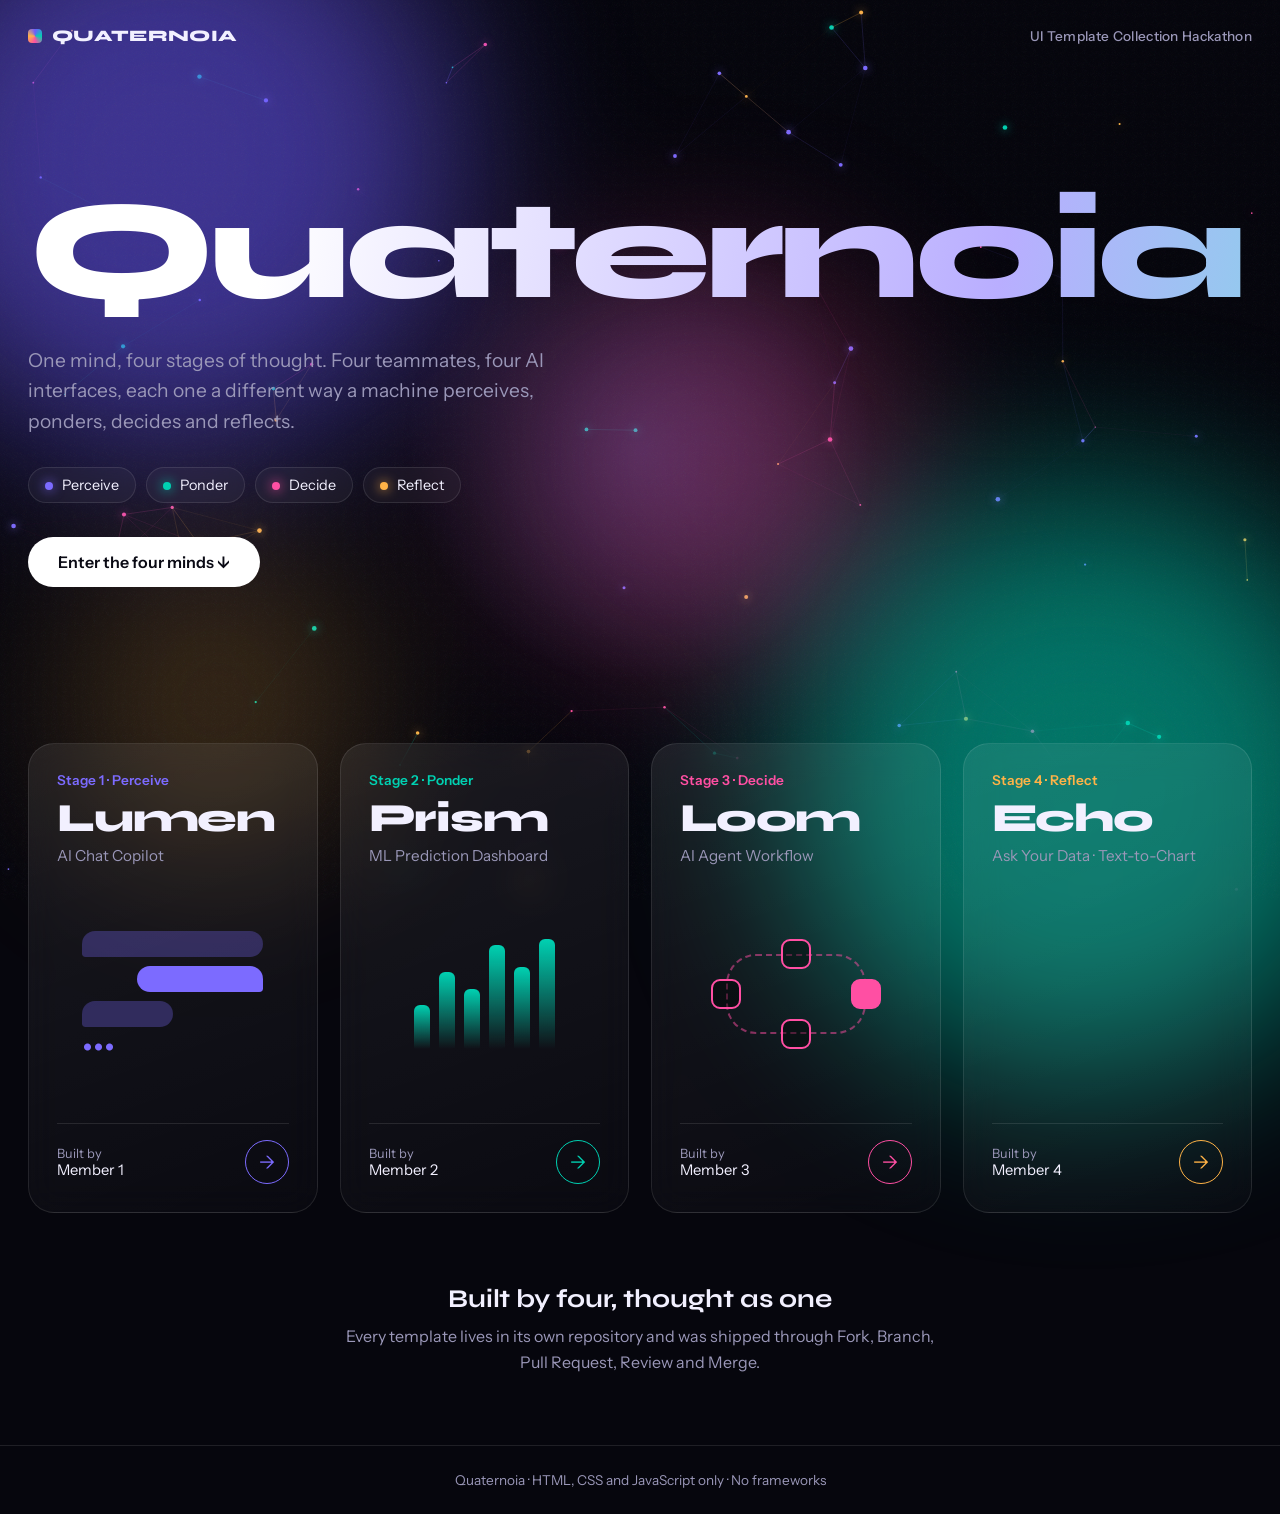
==== index.html @ cab1c22e "Add hub homepage" ====
<!doctype html>
<html lang="en">
  <head>
    <meta charset="UTF-8" />
    <meta name="viewport" content="width=device-width, initial-scale=1" />
    <title>Quaternoia — Four Stages of Machine Thought</title>
    <link rel="preconnect" href="https://fonts.googleapis.com" />
    <link
      href="https://fonts.googleapis.com/css2?family=Syne:wght@600;800&family=Instrument+Sans:wght@400;500;600&display=swap"
      rel="stylesheet"
    />
    <style>
      :root {
        --bg: #06060d;
        --ink: #f2f0ff;
        --mute: #9a97b8;
        --card: rgba(255, 255, 255, 0.04);
        --line: rgba(255, 255, 255, 0.1);
      }
      * {
        box-sizing: border-box;
        margin: 0;
        padding: 0;
      }
      html {
        scroll-behavior: smooth;
      }
      body {
        background: var(--bg);
        color: var(--ink);
        font-family: "Instrument Sans", system-ui, sans-serif;
        min-height: 100vh;
        overflow-x: hidden;
      }
      canvas#sky {
        position: fixed;
        inset: 0;
        z-index: 0;
      }
      .aurora {
        position: fixed;
        inset: 0;
        z-index: 0;
        filter: blur(90px);
        opacity: 0.55;
        pointer-events: none;
      }
      .aurora i {
        position: absolute;
        width: 46vmax;
        height: 46vmax;
        border-radius: 50%;
        animation: drift 22s ease-in-out infinite alternate;
      }
      .aurora i:nth-child(1) {
        background: #6d5bff;
        top: -15%;
        left: -10%;
      }
      .aurora i:nth-child(2) {
        background: #00d1b2;
        bottom: -20%;
        right: -8%;
        animation-duration: 28s;
      }
      .aurora i:nth-child(3) {
        background: #ff4fa3;
        top: 30%;
        left: 40%;
        width: 30vmax;
        height: 30vmax;
        animation-duration: 34s;
        opacity: 0.6;
      }
      .aurora i:nth-child(4) {
        background: #ffb347;
        bottom: 5%;
        left: 5%;
        width: 24vmax;
        height: 24vmax;
        animation-duration: 26s;
        opacity: 0.4;
      }
      @keyframes drift {
        to {
          transform: translate(18vw, -12vh) scale(1.25) rotate(40deg);
        }
      }
      .grain {
        position: fixed;
        inset: 0;
        z-index: 1;
        pointer-events: none;
        opacity: 0.07;
        background-image: url("data:image/svg+xml,%3Csvg xmlns='http://www.w3.org/2000/svg' width='160' height='160'%3E%3Cfilter id='n'%3E%3CfeTurbulence baseFrequency='.9'/%3E%3C/filter%3E%3Crect width='160' height='160' filter='url(%23n)'/%3E%3C/svg%3E");
      }
      #glow {
        position: fixed;
        width: 520px;
        height: 520px;
        border-radius: 50%;
        z-index: 1;
        pointer-events: none;
        background: radial-gradient(
          circle,
          rgba(150, 130, 255, 0.2),
          transparent 65%
        );
        transform: translate(-50%, -50%);
        left: 50%;
        top: 50%;
      }
      main {
        position: relative;
        z-index: 2;
        max-width: 1280px;
        margin: auto;
        padding: 0 28px;
      }
      nav {
        display: flex;
        justify-content: space-between;
        align-items: center;
        padding: 26px 0;
        font-family: Syne;
        font-weight: 800;
        letter-spacing: 0.02em;
      }
      nav span:last-child {
        font: 500 0.85rem "Instrument Sans";
        color: var(--mute);
      }
      .logo {
        display: flex;
        gap: 10px;
        align-items: center;
      }
      .logo b {
        width: 14px;
        height: 14px;
        border-radius: 4px;
        background: conic-gradient(#6d5bff, #00d1b2, #ff4fa3, #ffb347, #6d5bff);
        animation: spin 6s linear infinite;
      }
      @keyframes spin {
        to {
          transform: rotate(360deg);
        }
      }
      .hero {
        min-height: 68vh;
        display: flex;
        flex-direction: column;
        justify-content: center;
        padding: 40px 0 20px;
      }
      h1 {
        font-family: Syne;
        font-weight: 800;
        font-size: clamp(3.2rem, 11vw, 9.5rem);
        line-height: 0.92;
        letter-spacing: -0.04em;
        background: linear-gradient(
          100deg,
          #fff 10%,
          #b9aeff 40%,
          #5ff0d6 65%,
          #ff8fc6 90%
        );
        background-size: 200% auto;
        -webkit-background-clip: text;
        background-clip: text;
        color: transparent;
        animation: shine 8s linear infinite;
      }
      @keyframes shine {
        to {
          background-position: 200% center;
        }
      }
      .lead {
        max-width: 560px;
        margin-top: 28px;
        font-size: 1.2rem;
        line-height: 1.6;
        color: var(--mute);
      }
      .stages {
        display: flex;
        gap: 10px;
        flex-wrap: wrap;
        margin-top: 30px;
      }
      .stages span {
        padding: 8px 16px;
        border: 1px solid var(--line);
        border-radius: 99px;
        font-size: 0.9rem;
        background: var(--card);
        backdrop-filter: blur(8px);
      }
      .stages span::before {
        content: "";
        display: inline-block;
        width: 8px;
        height: 8px;
        border-radius: 50%;
        background: var(--c);
        margin-right: 9px;
        box-shadow: 0 0 12px var(--c);
      }
      .cta {
        margin-top: 34px;
      }
      .cta a {
        display: inline-block;
        padding: 15px 30px;
        border-radius: 99px;
        background: #fff;
        color: #0a0a14;
        font-weight: 600;
        text-decoration: none;
        transition: 0.3s;
      }
      .cta a:hover {
        transform: translateY(-3px);
        box-shadow: 0 12px 40px rgba(150, 130, 255, 0.55);
      }
      .grid {
        display: grid;
        grid-template-columns: repeat(auto-fit, minmax(255px, 1fr));
        gap: 22px;
        padding: 60px 0 40px;
        perspective: 1200px;
      }
      .card {
        --c: #fff;
        position: relative;
        display: flex;
        flex-direction: column;
        min-height: 470px;
        padding: 28px;
        border-radius: 26px;
        text-decoration: none;
        color: inherit;
        background: linear-gradient(
          160deg,
          rgba(255, 255, 255, 0.08),
          rgba(255, 255, 255, 0.02)
        );
        border: 1px solid var(--line);
        backdrop-filter: blur(16px);
        overflow: hidden;
        transform-style: preserve-3d;
        transition:
          transform 0.25s ease,
          border-color 0.3s,
          box-shadow 0.4s;
        opacity: 0;
        animation: rise 0.9s cubic-bezier(0.2, 0.8, 0.2, 1) forwards;
      }
      .card:nth-child(2) {
        animation-delay: 0.12s;
      }
      .card:nth-child(3) {
        animation-delay: 0.24s;
      }
      .card:nth-child(4) {
        animation-delay: 0.36s;
      }
      @keyframes rise {
        from {
          opacity: 0;
          transform: translateY(60px);
        }
        to {
          opacity: 1;
        }
      }
      .card::before {
        content: "";
        position: absolute;
        inset: 0;
        background: radial-gradient(
          420px circle at var(--mx, 50%) var(--my, 0%),
          color-mix(in srgb, var(--c) 38%, transparent),
          transparent 60%
        );
        opacity: 0;
        transition: opacity 0.4s;
      }
      .card:hover {
        border-color: var(--c);
        box-shadow: 0 30px 80px -20px var(--c);
      }
      .card:hover::before {
        opacity: 1;
      }
      .card > * {
        position: relative;
      }
      .stage {
        font-size: 0.85rem;
        color: var(--c);
        font-weight: 600;
      }
      .card h2 {
        font-family: Syne;
        font-weight: 800;
        font-size: 2.5rem;
        letter-spacing: -0.03em;
        margin: 6px 0 4px;
      }
      .card .kind {
        color: var(--mute);
        font-size: 0.95rem;
      }
      .art {
        flex: 1;
        display: flex;
        align-items: center;
        justify-content: center;
        margin: 18px 0;
        min-height: 130px;
        transition: transform 0.4s;
      }
      .card:hover .art {
        transform: scale(1.1) translateZ(40px);
      }
      .who {
        display: flex;
        align-items: center;
        justify-content: space-between;
        padding-top: 16px;
        border-top: 1px solid var(--line);
        font-size: 0.92rem;
      }
      .who em {
        font-style: normal;
        color: var(--mute);
        display: block;
        font-size: 0.8rem;
      }
      .go {
        width: 44px;
        height: 44px;
        border-radius: 50%;
        display: grid;
        place-items: center;
        border: 1px solid var(--c);
        color: var(--c);
        transition: 0.35s;
        font-size: 1.2rem;
      }
      .card:hover .go {
        background: var(--c);
        color: #0a0a14;
        transform: rotate(-45deg) scale(1.1);
      }
      /* art 1: chat */
      .chat {
        display: grid;
        gap: 9px;
        width: 78%;
      }
      .chat i {
        height: 26px;
        border-radius: 14px 14px 14px 4px;
        background: color-mix(in srgb, var(--c) 30%, transparent);
        animation: pop 3.2s infinite;
      }
      .chat i:nth-child(2) {
        width: 70%;
        margin-left: auto;
        border-radius: 14px 14px 4px 14px;
        background: var(--c);
        animation-delay: 0.6s;
      }
      .chat i:nth-child(3) {
        width: 50%;
        animation-delay: 1.2s;
      }
      .chat i:nth-child(4) {
        width: 34px;
        height: 22px;
        animation-delay: 1.8s;
        background: radial-gradient(circle, var(--c) 3px, transparent 4px) 0
          50%/11px 100% repeat-x;
      }
      @keyframes pop {
        0%,
        10% {
          opacity: 0;
          transform: translateY(10px);
        }
        25%,
        85% {
          opacity: 1;
          transform: none;
        }
        100% {
          opacity: 0;
        }
      }
      /* art 2: bars */
      .bars {
        display: flex;
        align-items: flex-end;
        gap: 9px;
        height: 110px;
      }
      .bars i {
        width: 16px;
        border-radius: 6px 6px 2px 2px;
        background: linear-gradient(var(--c), transparent);
        animation: grow 2.6s ease-in-out infinite alternate;
      }
      .bars i:nth-child(1) {
        height: 40%;
      }
      .bars i:nth-child(2) {
        height: 70%;
        animation-delay: 0.2s;
      }
      .bars i:nth-child(3) {
        height: 55%;
        animation-delay: 0.4s;
      }
      .bars i:nth-child(4) {
        height: 95%;
        animation-delay: 0.6s;
      }
      .bars i:nth-child(5) {
        height: 75%;
        animation-delay: 0.8s;
      }
      .bars i:nth-child(6) {
        height: 100%;
        animation-delay: 1s;
      }
      @keyframes grow {
        to {
          transform: scaleY(0.45);
          transform-origin: bottom;
        }
      }
      /* art 3: nodes */
      .nodes {
        position: relative;
        width: 170px;
        height: 110px;
      }
      .nodes i {
        position: absolute;
        width: 30px;
        height: 30px;
        border-radius: 9px;
        border: 2px solid var(--c);
        background: rgba(0, 0, 0, 0.4);
        animation: float 3s ease-in-out infinite alternate;
      }
      .nodes i:nth-child(1) {
        left: 0;
        top: 40px;
      }
      .nodes i:nth-child(2) {
        left: 70px;
        top: 0;
        animation-delay: 0.5s;
      }
      .nodes i:nth-child(3) {
        left: 70px;
        top: 80px;
        animation-delay: 1s;
      }
      .nodes i:nth-child(4) {
        right: 0;
        top: 40px;
        background: var(--c);
        animation-delay: 1.5s;
      }
      .nodes::before {
        content: "";
        position: absolute;
        inset: 15px 15px;
        border: 2px dashed color-mix(in srgb, var(--c) 50%, transparent);
        border-radius: 30px;
        animation: dash 4s linear infinite;
      }
      @keyframes float {
        to {
          transform: translateY(-9px);
        }
      }
      @keyframes dash {
        to {
          transform: rotate(3deg) scale(1.03);
        }
      }
      /* art 4: wave */
      .wave {
        display: flex;
        align-items: center;
        gap: 5px;
        height: 110px;
      }
      .wave i {
        width: 6px;
        border-radius: 4px;
        background: var(--c);
        animation: eq 1.2s ease-in-out infinite;
      }
      .wave i:nth-child(odd) {
        animation-delay: 0.15s;
      }
      .wave i:nth-child(3n) {
        animation-delay: 0.35s;
      }
      .wave i:nth-child(4n) {
        animation-delay: 0.55s;
      }
      @keyframes eq {
        0%,
        100% {
          height: 14px;
        }
        50% {
          height: 100px;
        }
      }
      .team {
        padding: 30px 0 70px;
        text-align: center;
      }
      .team h3 {
        font-family: Syne;
        font-size: 1.6rem;
        margin-bottom: 10px;
      }
      .team p {
        color: var(--mute);
        max-width: 600px;
        margin: auto;
        line-height: 1.6;
      }
      footer {
        position: relative;
        z-index: 2;
        text-align: center;
        padding: 26px;
        color: var(--mute);
        font-size: 0.85rem;
        border-top: 1px solid var(--line);
      }
      @media (max-width: 600px) {
        .card {
          min-height: 420px;
        }
      }
      @media (prefers-reduced-motion: reduce) {
        * {
          animation: none !important;
        }
        .card {
          opacity: 1;
        }
      }
    </style>
  </head>
  <body>
    <canvas id="sky"></canvas>
    <div class="aurora"><i></i><i></i><i></i><i></i></div>
    <div class="grain"></div>
    <div id="glow"></div>

    <main>
      <nav>
        <div class="logo"><b></b>QUATERNOIA</div>
        <span>UI Template Collection Hackathon</span>
      </nav>

      <section class="hero">
        <h1>Quaternoia</h1>
        <p class="lead">
          One mind, four stages of thought. Four teammates, four AI interfaces,
          each one a different way a machine perceives, ponders, decides and
          reflects.
        </p>
        <div class="stages" style="--c: #fff">
          <span style="--c: #7c6bff">Perceive</span
          ><span style="--c: #00d1b2">Ponder</span
          ><span style="--c: #ff4fa3">Decide</span
          ><span style="--c: #ffb347">Reflect</span>
        </div>
        <div class="cta"><a href="#worlds">Enter the four minds ↓</a></div>
      </section>

      <section class="grid" id="worlds"></section>

      <section class="team">
        <h3>Built by four, thought as one</h3>
        <p>
          Every template lives in its own repository and was shipped through
          Fork, Branch, Pull Request, Review and Merge.
        </p>
      </section>
    </main>
    <footer>Quaternoia · HTML, CSS and JavaScript only · No frameworks</footer>

    <script>
      
      const MINDS = [
        {
          stage: "Stage 1 · Perceive",
          name: "Lumen",
          kind: "AI Chat Copilot",
          color: "#7c6bff",
          art: "chat",
          member: "Member 1",
          repo: "https://github.com/20-mithra-06/lumen-ai-chat",
        },
        {
          stage: "Stage 2 · Ponder",
          name: "Prism",
          kind: "ML Prediction Dashboard",
          color: "#00d1b2",
          art: "bars",
          member: "Member 2",
          repo: "https://github.com/YOUR-USERNAME-2/prism-ml-dashboard",
        },
        {
          stage: "Stage 3 · Decide",
          name: "Loom",
          kind: "AI Agent Workflow",
          color: "#ff4fa3",
          art: "nodes",
          member: "Member 3",
          repo: "https://github.com/YOUR-USERNAME-3/loom-agent-workflow",
        },
        {
          stage: "Stage 4 · Reflect",
          name: "Echo",
          kind: "Ask Your Data · Text-to-Chart",
          color: "#ffb347",
          art: "wave",
          member: "Member 4",
          repo: "https://github.com/YOUR-USERNAME-4/echo-ask-your-data",
        },
      ];
      const arts = {
        chat: '<div class="chat"><i></i><i></i><i></i><i></i></div>',
        bars: '<div class="bars"><i></i><i></i><i></i><i></i><i></i><i></i></div>',
        nodes: '<div class="nodes"><i></i><i></i><i></i><i></i></div>',
        wave: '<div class="wave">' + "<i></i>".repeat(13) + "</div>",
      };
      const grid = document.getElementById("worlds");
      MINDS.forEach((m) => {
        const a = document.createElement("a");
        a.className = "card";
        a.href = m.repo;
        a.target = "_blank";
        a.rel = "noopener";
        a.style.setProperty("--c", m.color);
        a.innerHTML = `<div class="stage">${m.stage}</div><h2>${m.name}</h2><div class="kind">${m.kind}</div>
  <div class="art">${arts[m.art]}</div>
  <div class="who"><div><em>Built by</em>${m.member}</div><div class="go">→</div></div>`;
        a.addEventListener("mousemove", (e) => {
          const r = a.getBoundingClientRect(),
            x = e.clientX - r.left,
            y = e.clientY - r.top;
          a.style.setProperty("--mx", x + "px");
          a.style.setProperty("--my", y + "px");
          a.style.transform = `rotateY(${(x / r.width - 0.5) * 14}deg) rotateX(${-(y / r.height - 0.5) * 14}deg) translateY(-8px)`;
        });
        a.addEventListener("mouseleave", () => (a.style.transform = ""));
        grid.appendChild(a);
      });

      /* cursor glow */
      const glow = document.getElementById("glow");
      addEventListener("mousemove", (e) => {
        glow.style.left = e.clientX + "px";
        glow.style.top = e.clientY + "px";
      });

      /* living neural sky */
      const cv = document.getElementById("sky"),
        ctx = cv.getContext("2d");
      let W,
        H,
        P = [],
        mouse = { x: -999, y: -999 };
      const cols = ["#7c6bff", "#00d1b2", "#ff4fa3", "#ffb347"];
      function size() {
        W = cv.width = innerWidth;
        H = cv.height = innerHeight;
        P = Array.from(
          { length: Math.min(110, Math.floor((W * H) / 14000)) },
          () => ({
            x: Math.random() * W,
            y: Math.random() * H,
            vx: (Math.random() - 0.5) * 0.5,
            vy: (Math.random() - 0.5) * 0.5,
            c: cols[(Math.random() * 4) | 0],
            r: Math.random() * 1.8 + 0.6,
          }),
        );
      }
      addEventListener("resize", size);
      size();
      addEventListener("mousemove", (e) => {
        mouse.x = e.clientX;
        mouse.y = e.clientY;
      });
      (function loop() {
        ctx.clearRect(0, 0, W, H);
        for (const p of P) {
          p.x += p.vx;
          p.y += p.vy;
          if (p.x < 0 || p.x > W) p.vx *= -1;
          if (p.y < 0 || p.y > H) p.vy *= -1;
          const dx = p.x - mouse.x,
            dy = p.y - mouse.y,
            d = Math.hypot(dx, dy);
          if (d < 140) {
            p.x += (dx / d) * 1.6;
            p.y += (dy / d) * 1.6;
          }
          ctx.beginPath();
          ctx.arc(p.x, p.y, p.r, 0, 7);
          ctx.fillStyle = p.c;
          ctx.shadowColor = p.c;
          ctx.shadowBlur = 10;
          ctx.fill();
        }
        ctx.shadowBlur = 0;
        for (let i = 0; i < P.length; i++)
          for (let j = i + 1; j < P.length; j++) {
            const d = Math.hypot(P[i].x - P[j].x, P[i].y - P[j].y);
            if (d < 120) {
              ctx.strokeStyle = P[i].c;
              ctx.globalAlpha = (1 - d / 120) * 0.28;
              ctx.beginPath();
              ctx.moveTo(P[i].x, P[i].y);
              ctx.lineTo(P[j].x, P[j].y);
              ctx.stroke();
              ctx.globalAlpha = 1;
            }
          }
        requestAnimationFrame(loop);
      })();
    </script>
  </body>
</html>
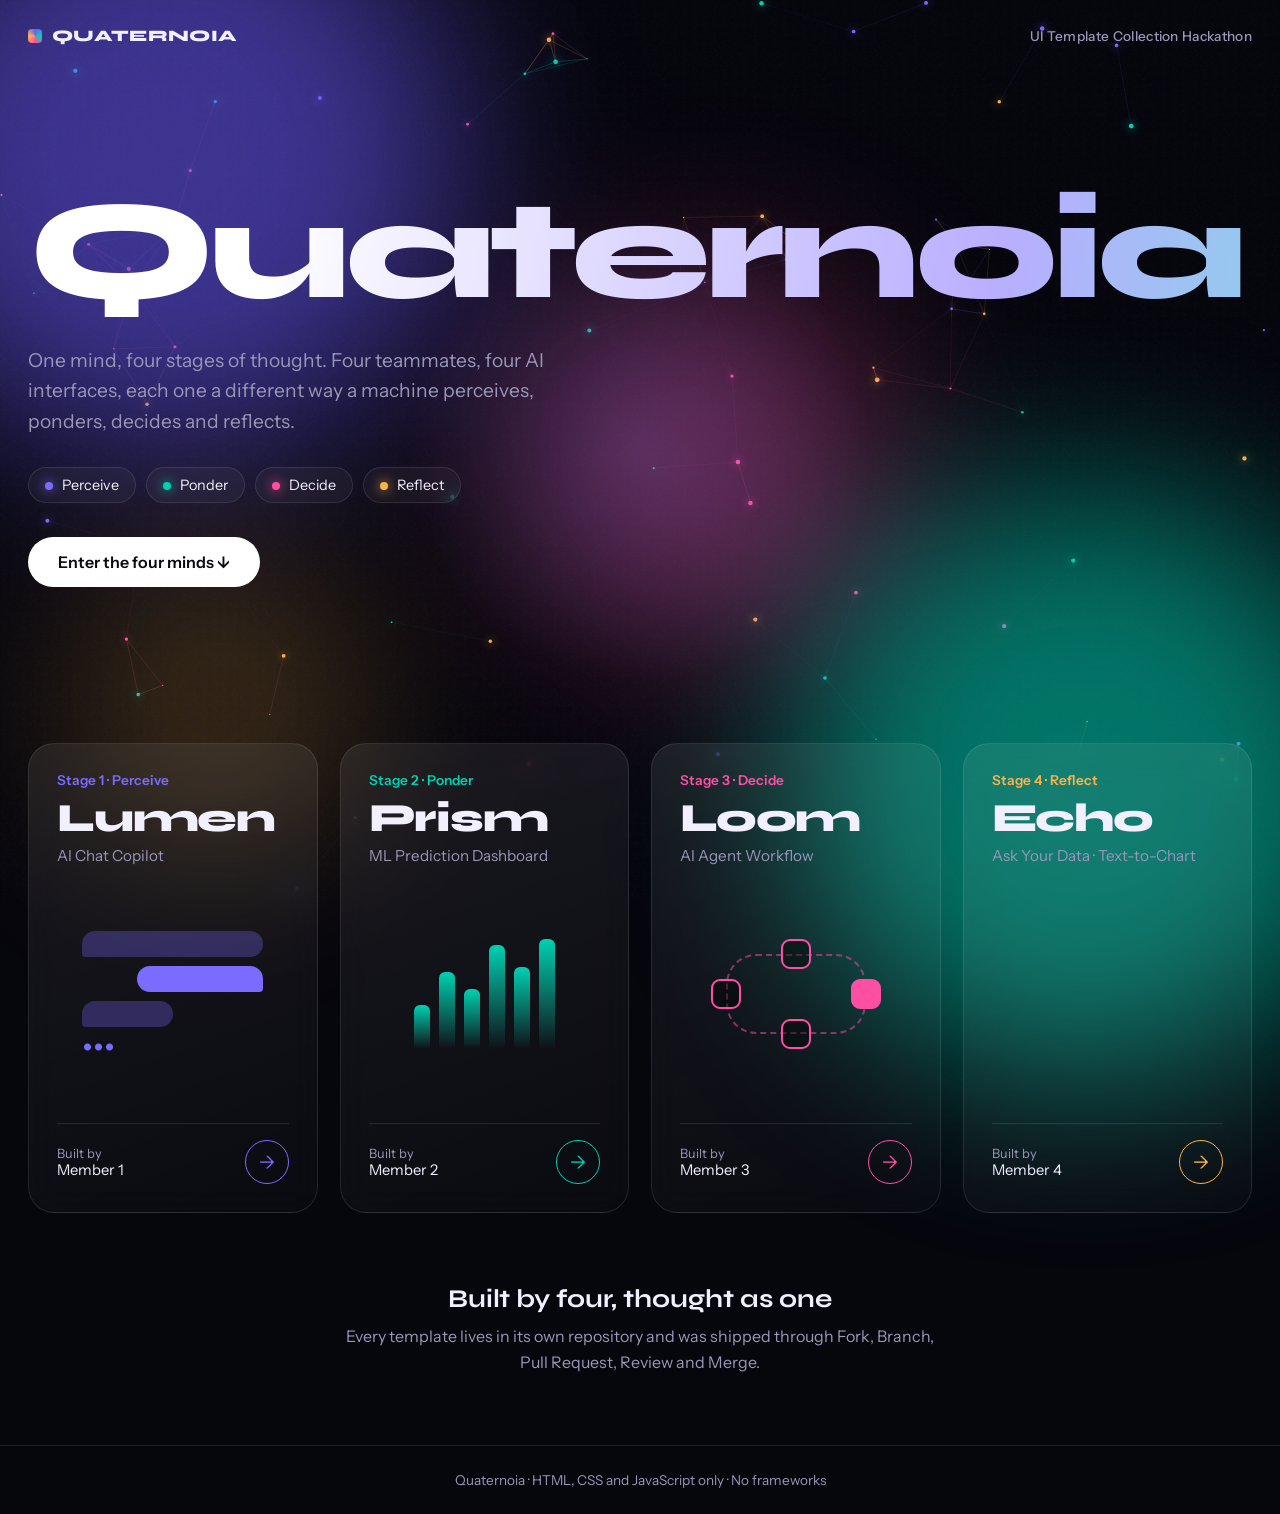
==== commit 219855d9: "Update repository link in index.html" ====
--- a/index.html
+++ b/index.html
@@ -617,7 +617,7 @@
           color: "#7c6bff",
           art: "chat",
           member: "Member 1",
-          repo: "https://github.com/20-mithra-06/lumen-ai-chat",
+          repo: "https://20-mithra-06.github.io/quaternoia/lumen-ai-chat/",
         },
         {
           stage: "Stage 2 · Ponder",
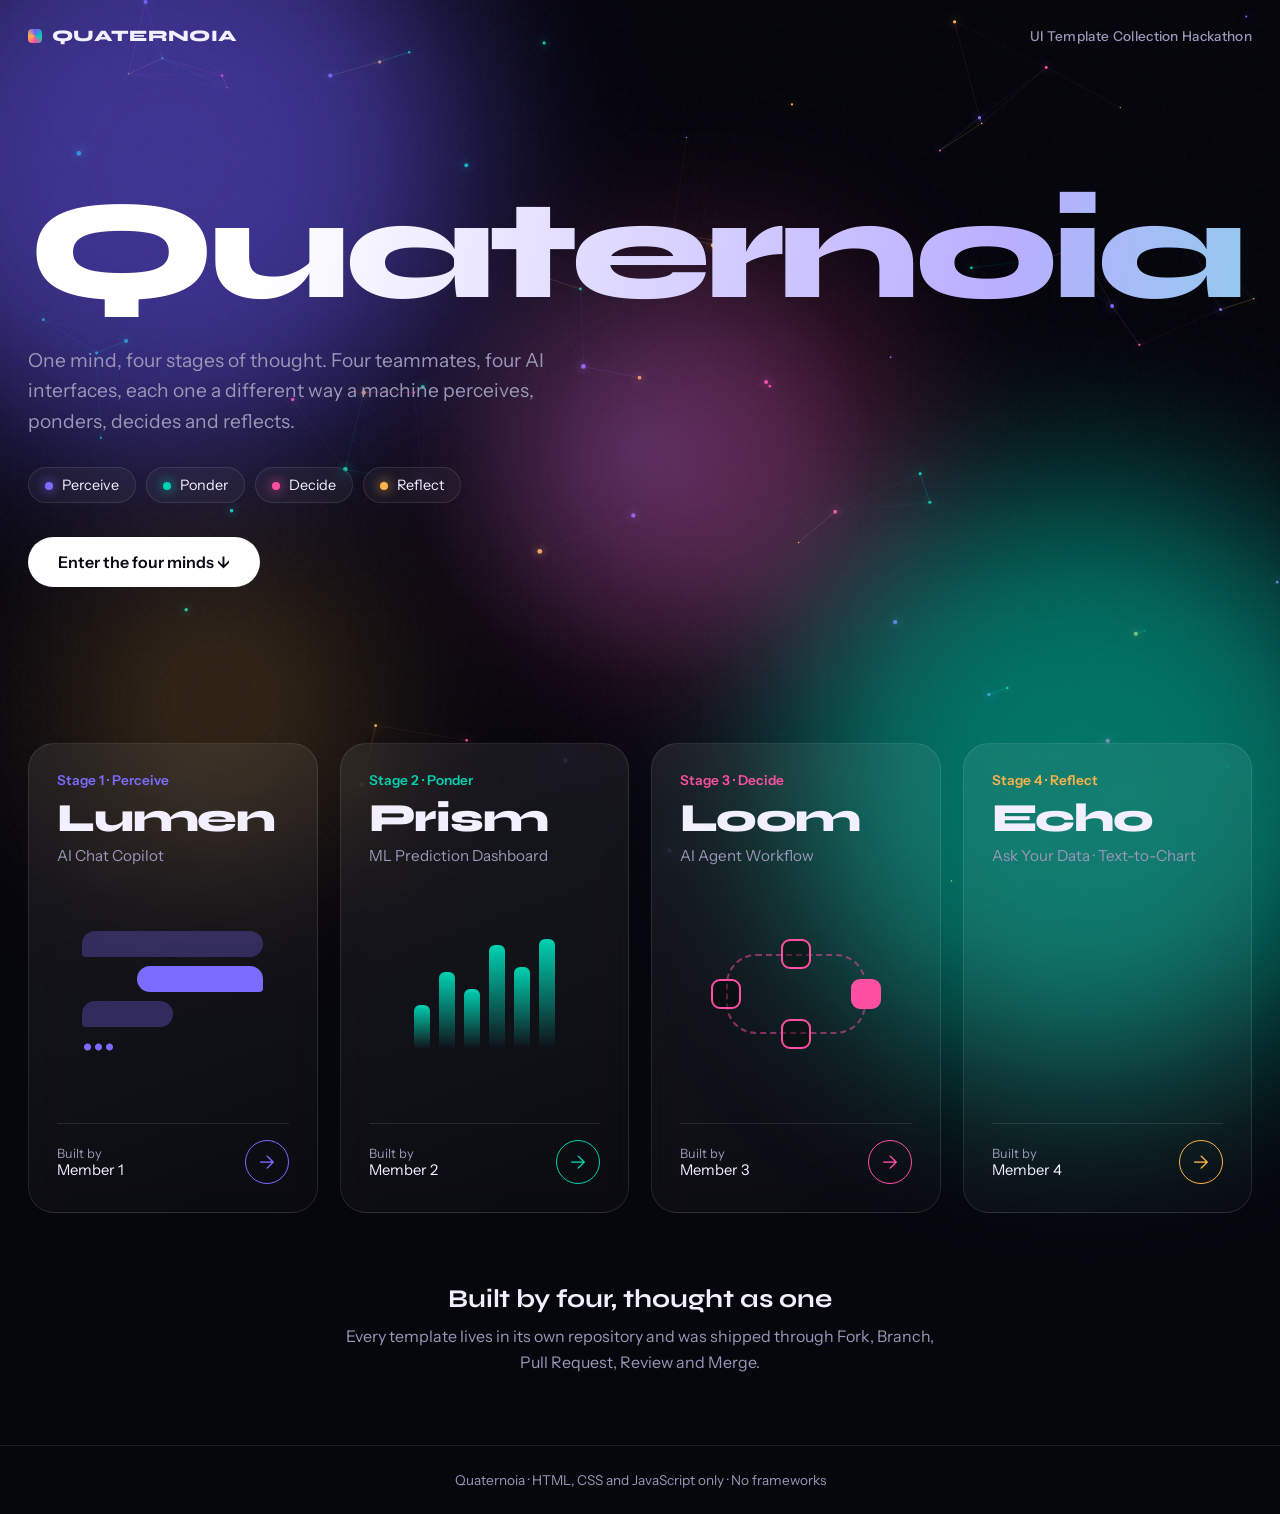
==== commit 477d604f: "Update index.html" ====
--- a/index.html
+++ b/index.html
@@ -626,7 +626,7 @@
           color: "#00d1b2",
           art: "bars",
           member: "Member 2",
-          repo: "https://github.com/YOUR-USERNAME-2/prism-ml-dashboard",
+          repo: "https://balajikuraku23-debug.github.io/quaternoia/lumen-ai-chat/",
         },
         {
           stage: "Stage 3 · Decide",
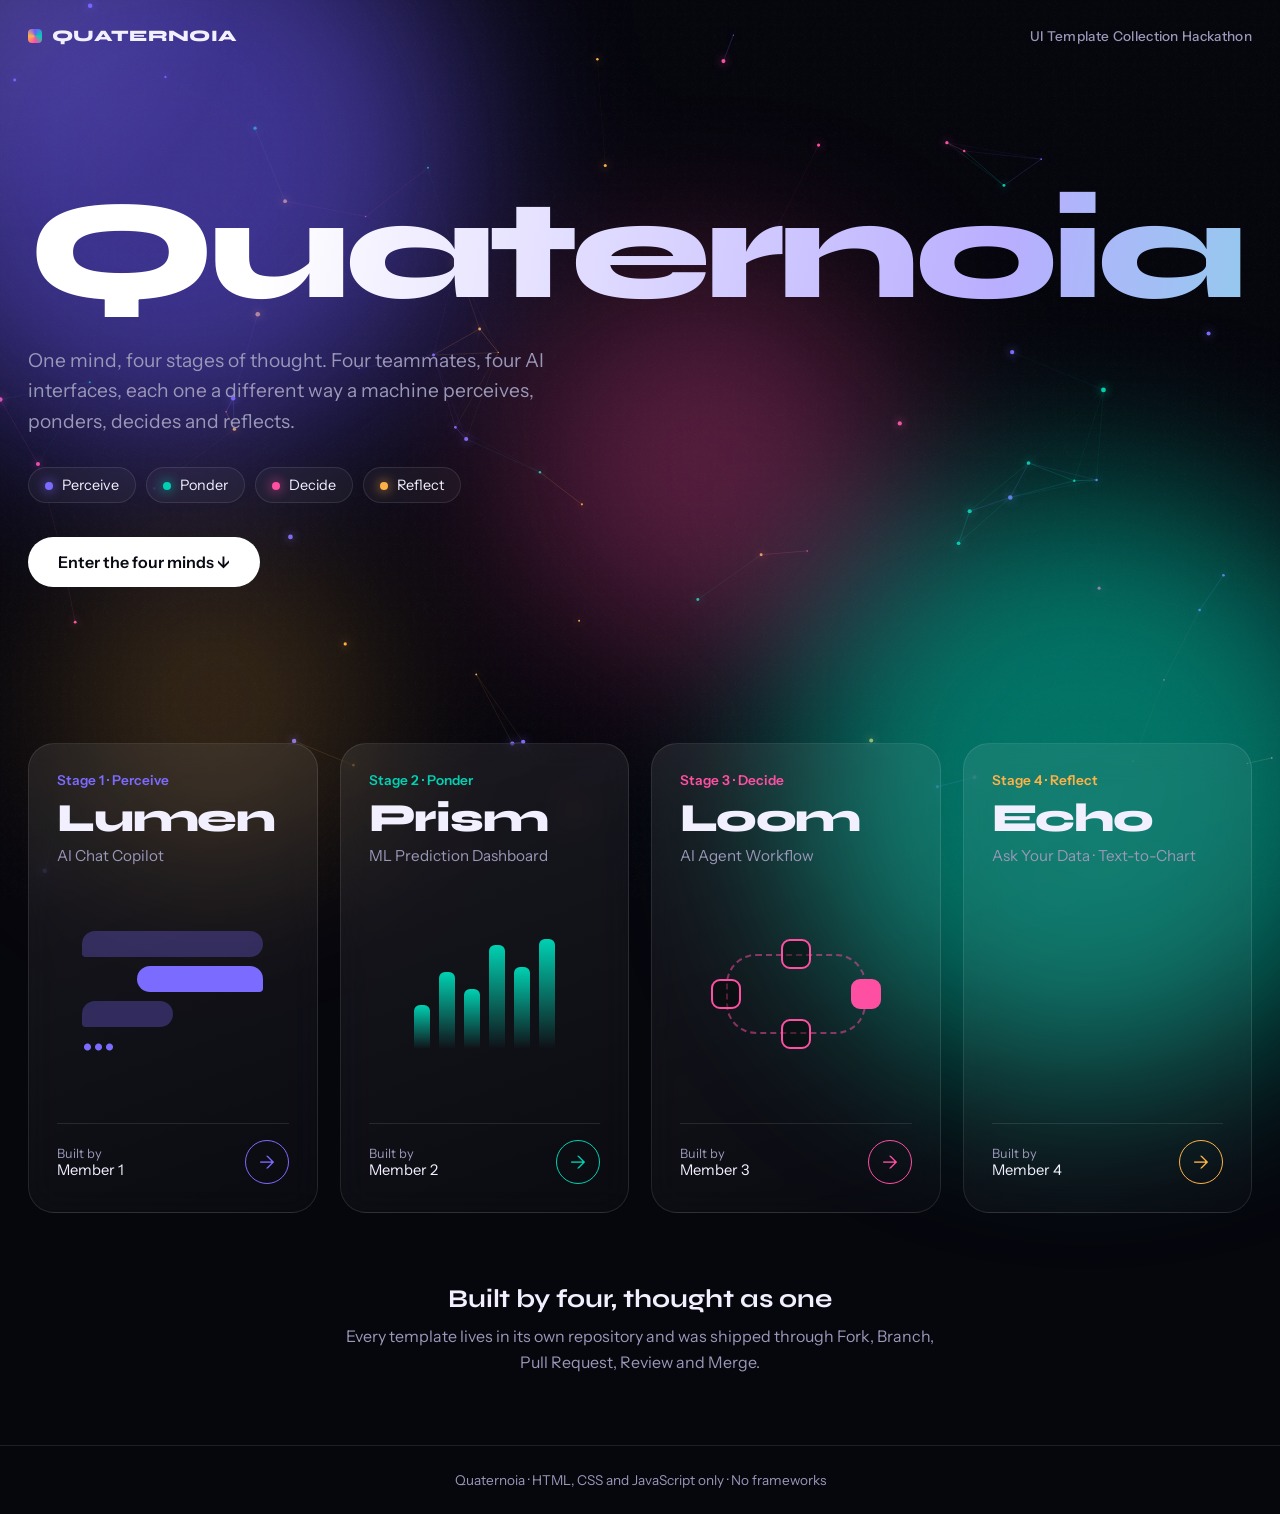
==== commit be89b6b7: "Update index.html" ====
--- a/index.html
+++ b/index.html
@@ -626,7 +626,7 @@
           color: "#00d1b2",
           art: "bars",
           member: "Member 2",
-          repo: "https://balajikuraku23-debug.github.io/quaternoia/lumen-ai-chat/",
+          repo: "https://20-mithra-06.github.io/quaternoia/lumen-ai-chat/",
         },
         {
           stage: "Stage 3 · Decide",
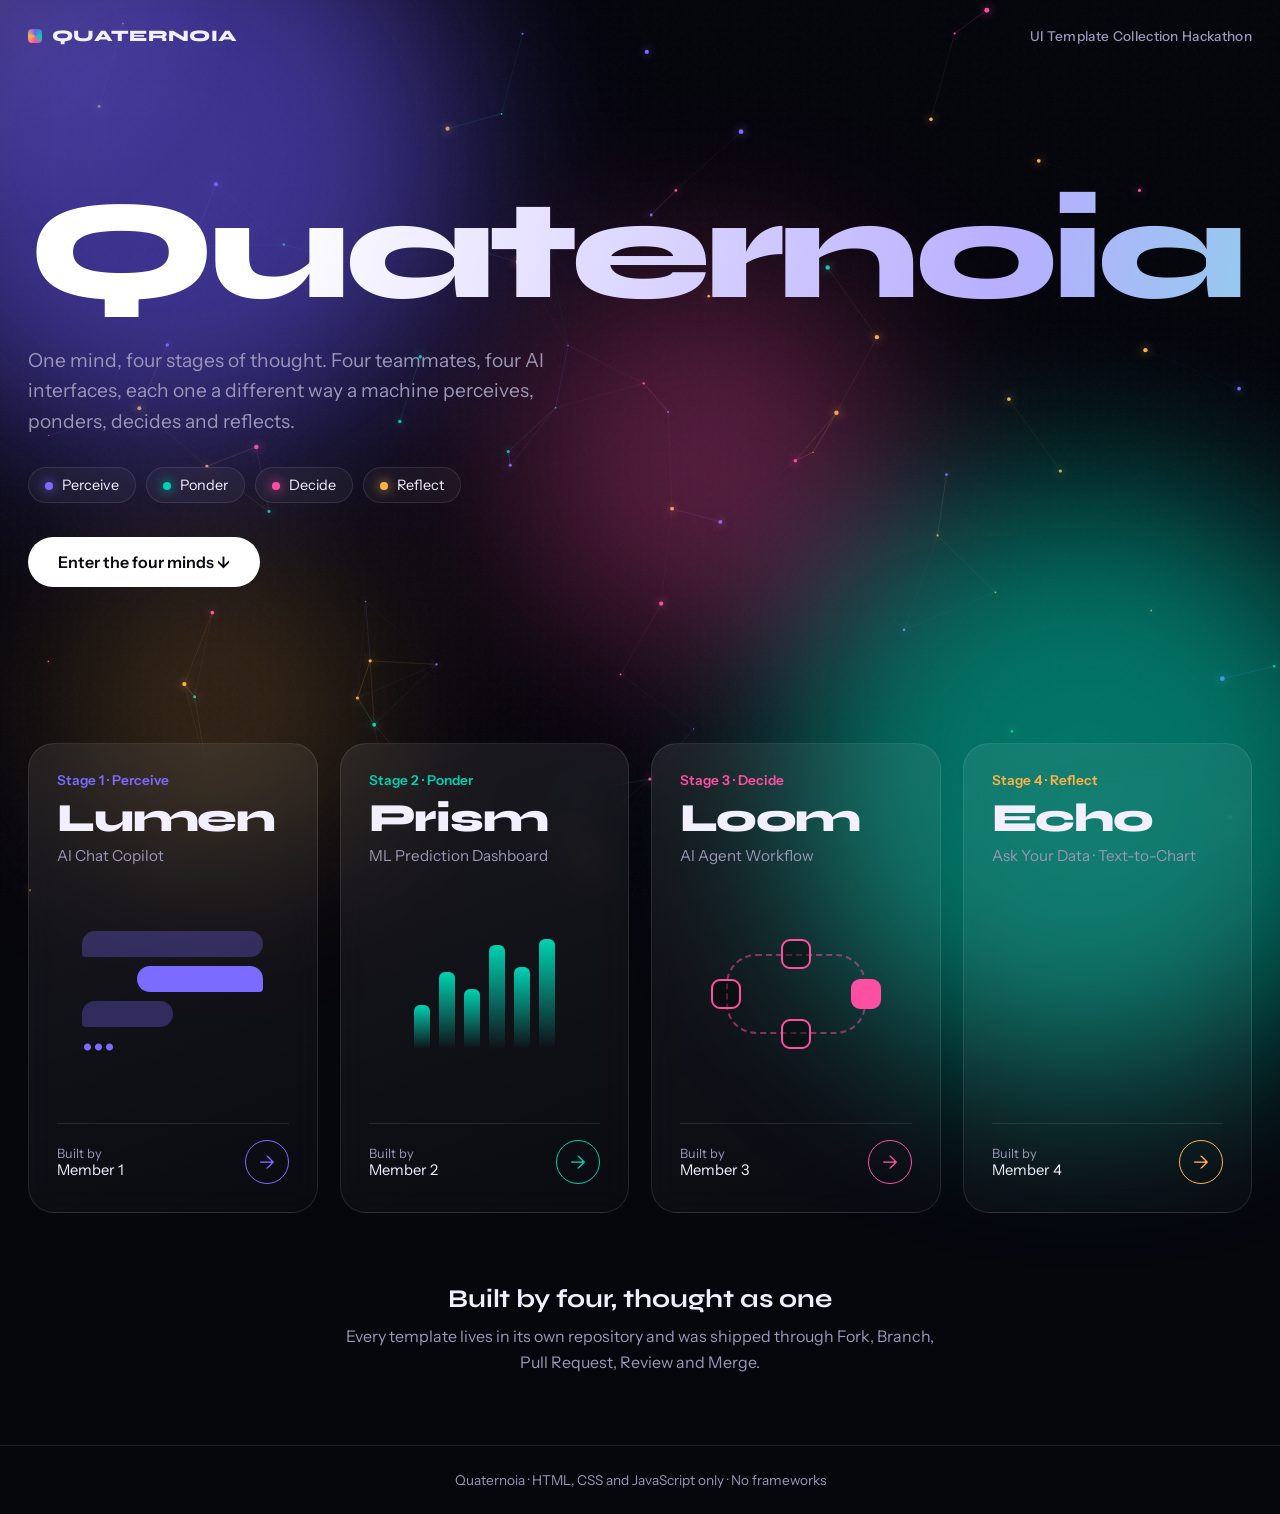
==== commit 5657eaab: "Update repository link for ML Prediction Dashboard" ====
--- a/index.html
+++ b/index.html
@@ -626,7 +626,7 @@
           color: "#00d1b2",
           art: "bars",
           member: "Member 2",
-          repo: "https://20-mithra-06.github.io/quaternoia/lumen-ai-chat/",
+          repo: "https://20-mithra-06.github.io/quaternoia/prism-ml-dashboard/",
         },
         {
           stage: "Stage 3 · Decide",
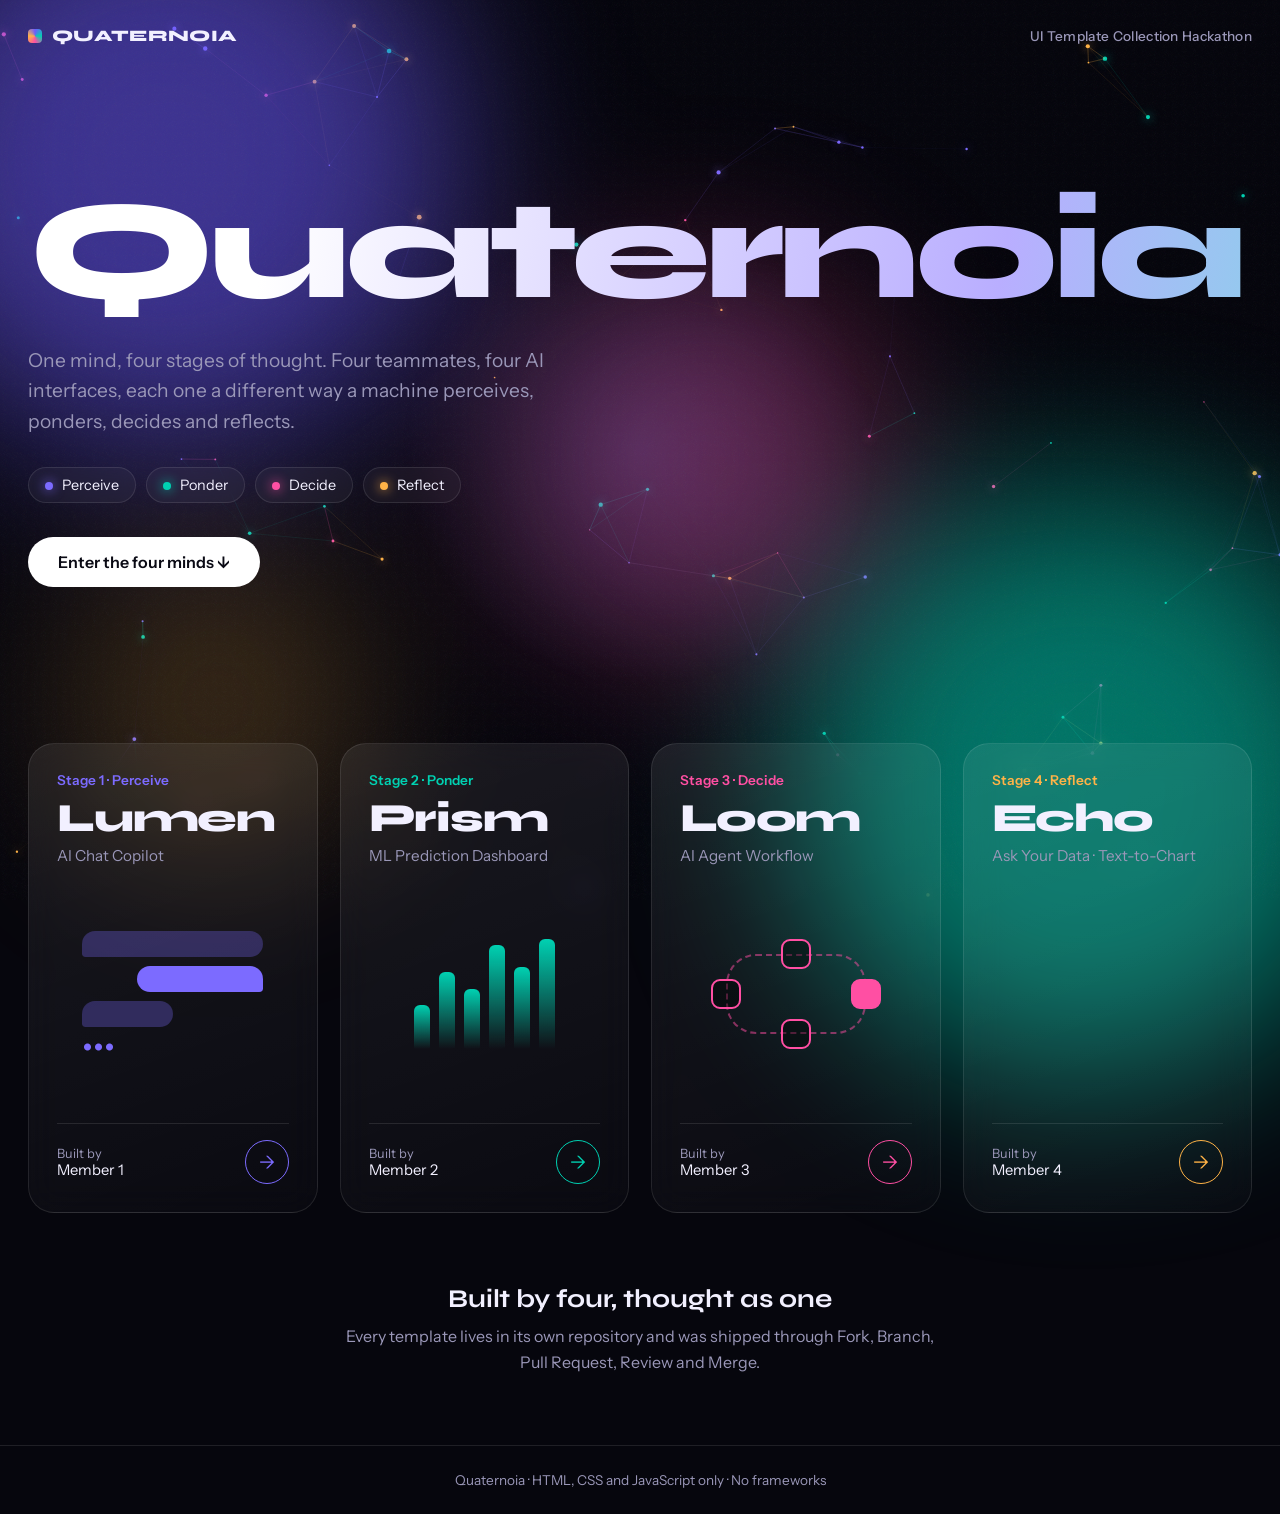
==== commit 9351621f: "Update index.html" ====
--- a/index.html
+++ b/index.html
@@ -635,7 +635,7 @@
           color: "#ff4fa3",
           art: "nodes",
           member: "Member 3",
-          repo: "https://github.com/YOUR-USERNAME-3/loom-agent-workflow",
+          repo: "https://20-mithra-06.github.io/quaternoia/loom-agent-workflow/",
         },
         {
           stage: "Stage 4 · Reflect",
